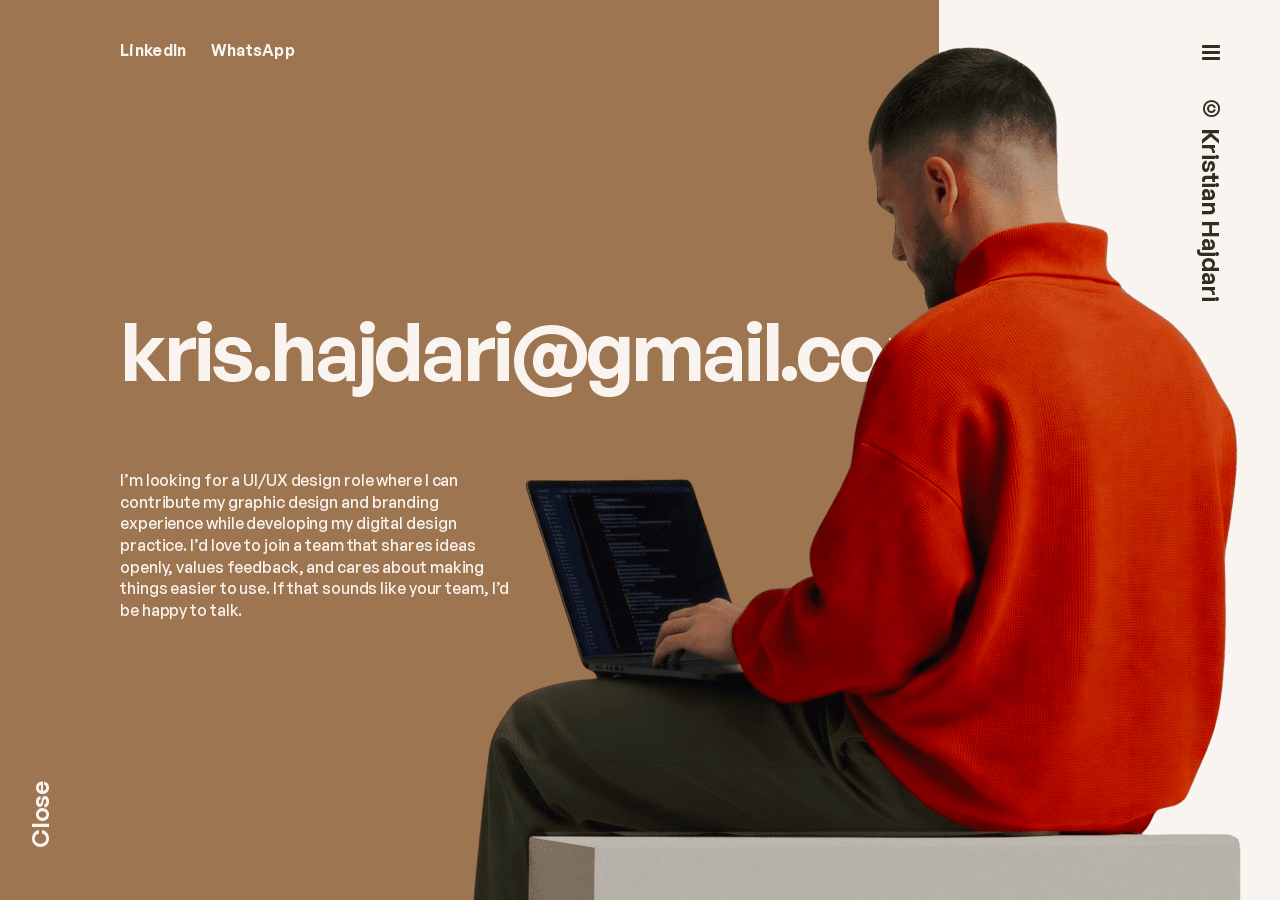
==== docs/contact.html @ c06760ca "Move site to docs" ====
<!DOCTYPE html>
<html lang="en">
<head>
  <meta charset="utf-8">
  <meta name="viewport" content="width=device-width, initial-scale=1">
  <title>Contact – Kristian Hajdari</title>
  <meta name="description" content="Kristian Hajdari is a London-based UI/UX designer studying at UAL London College of Communication, designing websites, brands and research-led digital experiences.">
  <!-- Link preview (LinkedIn, WhatsApp, etc.). If the site address changes, update the two URLs below. -->
  <meta property="og:type" content="website">
  <meta property="og:site_name" content="Kristian Hajdari">
  <meta property="og:title" content="Contact – Kristian Hajdari">
  <meta property="og:description" content="Kristian Hajdari is a London-based UI/UX designer studying at UAL London College of Communication, designing websites, brands and research-led digital experiences.">
  <meta property="og:url" content="https://kristianhajdari.netlify.app/contact.html">
  <meta property="og:image" content="https://kristianhajdari.netlify.app/images/og-image.jpg">
  <meta property="og:image:width" content="1200">
  <meta property="og:image:height" content="630">
  <meta name="twitter:card" content="summary_large_image">
  <link rel="icon" href="images/favicon.svg">
  <link rel="stylesheet" href="css/style.css">
</head>
<body class="contact-page">

  <!-- Phone-only bars -->
  <header class="topbar">
    <a href="index.html">© Kristian Hajdari</a>
    <button class="menu-button" type="button" aria-label="Open menu" data-menu-open><span></span><span></span><span></span></button>
  </header>
  <a class="bottombar" href="index.html">Close</a>

  <div class="frame contact">
    <aside class="rail rail--left">
      <a class="vertical-up" href="index.html">Close</a>
    </aside>

    <main class="contact__body">
      <nav class="contact__social label" aria-label="Social">
        <a href="https://www.linkedin.com/in/kristian-hajdari-100a4332a/" target="_blank" rel="noopener">LinkedIn</a>
        <a href="https://wa.me/447830264102" target="_blank" rel="noopener">WhatsApp</a>
      </nav>

      <h1 class="contact__email"><a href="mailto:kris.hajdari@gmail.com">kris.hajdari@gmail.com</a></h1>

      <p class="contact__note">I’m looking for a UI/UX design role where I can contribute my graphic design and branding experience while developing my digital design practice. I’d love to join a team that shares ideas openly, values feedback, and cares about making things easier to use. If that sounds like your team, I’d be happy to talk.</p>
    </main>

    <img class="contact__photo" src="images/contact-kristian.png" alt="">

    <aside class="rail rail--right">
      <button class="menu-button" type="button" aria-label="Open menu" data-menu-open><span></span><span></span><span></span></button>
      <a class="vertical-down" href="index.html">© Kristian Hajdari</a>
    </aside>
  </div>

  <!-- Slide-out menu -->
  <div class="menu" aria-hidden="true">
    <div class="menu__backdrop" data-menu-close></div>
    <nav class="menu__panel" aria-label="Main">
      <div class="menu__head">
        <a href="index.html">© Kristian Hajdari</a>
      </div>
      <div class="menu__links">
        <a href="index.html">Home</a>
        <a href="projects.html">Projects</a>
        <a href="index.html#about">About me</a>
        <a href="contact.html">Contact</a>
      </div>
      <p class="menu__role">UI/UX Designer</p>
    </nav>
  </div>

  <script src="js/main.js"></script>
</body>
</html>
---- docs/css/style.css ----
/* =====================================================================
   Kristian Hajdari — portfolio
   One stylesheet for every page. Sections:
     1. Fonts            7. Project list (cards)
     2. Design tokens    8. Project detail pages
     3. Base / type      9. Contact page
     4. Page frame      10. Animations
     5. Menu & footer   11. Tablet
     6. Home page       12. Mobile
   ===================================================================== */


/* 1. Fonts ------------------------------------------------------------ */

/* Variable version: any weight from 200 to 700 (used at 580 for rails and small titles) */
@font-face {
  font-family: "General Sans Variable";
  src: url("../fonts/GeneralSans-Variable.woff2") format("woff2");
  font-weight: 200 700;
  font-display: swap;
}
@font-face {
  font-family: "General Sans";
  src: url("../fonts/GeneralSans-Medium.woff2") format("woff2");
  font-weight: 500;
  font-display: swap;
}
@font-face {
  font-family: "General Sans";
  src: url("../fonts/GeneralSans-Semibold.woff2") format("woff2");
  font-weight: 600;
  font-display: swap;
}
@font-face {
  font-family: "General Sans";
  src: url("../fonts/GeneralSans-Bold.woff2") format("woff2");
  font-weight: 700;
  font-display: swap;
}


/* 2. Design tokens ---------------------------------------------------- */

:root {
  --cream: #faf4f0;          /* page background */
  --ink: #2d301e;            /* main text */
  --ink-soft: #63694b;       /* secondary text */
  --brown: #9d7651;          /* accent, footer, contact page */
  --brown-30: rgba(157, 118, 81, 0.3);
  --line: rgba(45, 48, 30, 0.15);
  --icon: #a7a59c;

  --rail-left: 80px;         /* left column with "Reach out" */
  --rail-right: 120px;       /* right column with menu button */
  --gutter: 40px;            /* space between left rail and content */
}


/* 3. Base / typography ------------------------------------------------ */

*,
*::before,
*::after { box-sizing: border-box; }

html { -webkit-text-size-adjust: 100%; scroll-behavior: smooth; }

body {
  margin: 0;
  background: var(--cream);
  color: var(--ink);
  font-family: "General Sans", Arial, sans-serif;
  font-size: 16px;
  font-weight: 500;
  line-height: 1.35;
  letter-spacing: -0.1px;
  -webkit-font-smoothing: antialiased;
}

h1, h2, h3, p { margin: 0; }
img { display: block; max-width: 100%; }
a { color: inherit; text-decoration: none; }

/* Reusable text styles */
.text       { font-size: 16px; font-weight: 500; line-height: 1.35; letter-spacing: -0.1px; }
.text-soft  { color: var(--ink-soft); }
.label      { font-size: 16px; font-weight: 600; line-height: 1.33; letter-spacing: 0.02em; }
.title-sm,
.rail,
.menu__head,
.topbar,
.bottombar  { font-family: "General Sans Variable", "General Sans", Arial, sans-serif; font-weight: 580; }
.title-sm   { font-size: 24px; line-height: 1.1; letter-spacing: -0.01em; }
.title-lg   { font-size: 44px; font-weight: 600; line-height: 1.1; letter-spacing: -0.03em; }
.page-title { font-size: 96px; font-weight: 600; line-height: 0.9; letter-spacing: -0.04em; }

.link-accent { color: var(--brown); transition: opacity 0.2s; }
.link-accent:hover { opacity: 0.7; }

/* Box with a dashed outline, used where a project still needs an image */
.placeholder {
  display: grid;
  place-items: center;
  border: 1px dashed var(--brown);
  color: var(--ink-soft);
  text-align: center;
  padding: 16px;
}

/* Light brown button ("Back to lobby", "View process book") */
.button {
  display: inline-flex;
  align-items: center;
  justify-content: center;
  height: 40px;
  padding: 0 24px;
  background: var(--brown-30);
  color: var(--brown);
  font-weight: 600;
  letter-spacing: 0.02em;
  line-height: 1.33;
  transition: background 0.2s;
}
.button:hover { background: rgba(157, 118, 81, 0.45); }


/* 4. Page frame: left rail | content | right rail --------------------- */

.frame {
  display: grid;
  grid-template-columns: var(--rail-left) minmax(0, 1fr) var(--rail-right);
}

.content { padding-left: var(--gutter); min-width: 0; }

.rail {
  position: sticky;
  top: 0;
  height: 100vh;
  display: flex;
  flex-direction: column;
  align-items: center;
  font-size: 24px;
  line-height: 1.1;
  letter-spacing: -0.01em;
}

.rail--left {
  justify-content: flex-end;
  padding-bottom: 52px;
  border-right: 1px solid var(--line);
}

.rail--right {
  padding: 40px 18px 0 0;
  gap: 28px;
}

/* Text that runs up (left rail) or down (right rail) */
.vertical-up   { writing-mode: vertical-rl; transform: rotate(180deg); }
.vertical-down { writing-mode: vertical-rl; }

.menu-button {
  display: flex;
  flex-direction: column;
  gap: 3px;
  padding: 5px 0;
  background: none;
  border: 0;
  color: var(--ink); /* without this, Safari on iPhone draws the lines in system blue */
  -webkit-appearance: none;
  appearance: none;
  -webkit-tap-highlight-color: transparent;
  cursor: pointer;
}
.menu-button span {
  display: block;
  width: 18px;
  height: 3px;
  border-radius: 1px;
  background: currentColor;
}
.rail .menu-button { color: var(--ink); }

/* Phone-only bars (hidden on larger screens) */
.topbar,
.bottombar { display: none; }


/* 5. Menu & footer ---------------------------------------------------- */

.menu {
  position: fixed;
  inset: 0;
  z-index: 100;
  visibility: hidden;
  opacity: 0;
  transition: opacity 0.3s, visibility 0.3s;
}
.menu.is-open { visibility: visible; opacity: 1; }

.menu__backdrop {
  position: absolute;
  inset: 0;
  background: rgba(45, 48, 30, 0.2);
  backdrop-filter: blur(4px);
  -webkit-backdrop-filter: blur(4px);
}

.menu__panel {
  position: absolute;
  top: 12px;
  right: 30px;
  width: 564px;
  height: 391px;
  padding: 24px 24px 28px;
  display: flex;
  flex-direction: column;
  background: var(--brown);
  color: var(--cream);
}

.menu__head { font-size: 24px; }

.menu__links {
  display: flex;
  flex-direction: column;
  gap: 12px;
  margin-top: 60px;
  font-weight: 600;
}
.menu__links a:hover { opacity: 0.7; }
.menu__role { margin-top: auto; }

.footer {
  position: relative;
  background: var(--brown);
  color: var(--cream);
}
.footer .rail { height: 100vh; position: relative; }
.footer .rail--left { border-color: transparent; }
.footer .rail--right { padding-top: 47px; }

/* Pixel fade in the top-left corner */
.footer__pixels {
  position: absolute;
  top: 0;
  left: 0;
  width: 320px;
  height: 120px;
  pointer-events: none;
}

.footer__body {
  height: 100vh;
  display: flex;
  flex-direction: column;
  justify-content: flex-end;
  gap: 120px;
  padding: 0 0 48px var(--gutter);
}

.footer__email {
  font-size: 80px;
  font-weight: 600;
  line-height: 1;
  letter-spacing: -0.04em;
  transition: opacity 0.2s;
}
.footer__email:hover { opacity: 0.8; }

.footer__links {
  display: grid;
  grid-template-columns: 152px auto;
  grid-template-rows: repeat(3, auto);
  grid-auto-flow: column;
  row-gap: 8px;
}
.footer__links a:hover { opacity: 0.7; }


/* 6. Home page -------------------------------------------------------- */

.hero {
  position: relative;
  height: 100vh;
  min-height: 760px;
  padding-top: 120px;
  container-type: inline-size;
}

.hero__role { position: absolute; top: 39px; left: 0; }

.hero__title {
  position: relative;
  z-index: 1;
  max-width: 420px;
  color: #000;
  font-size: 36px;
  font-weight: 600;
  line-height: 1.03;
  letter-spacing: -0.03em;
}

/* "Kristian" fills the content width (plus --name-overhang) at any screen size */
.hero__name {
  --name-overhang: 40px;
  margin-top: 12px;
  color: var(--brown);
  font-size: calc((100cqw + var(--name-overhang)) * 0.3079);
  font-weight: 600;
  line-height: 1;
  letter-spacing: -0.06em;
  white-space: nowrap;
}

.hero__intro { max-width: 392px; margin-top: 12px; position: relative; z-index: 1; }
.hero__cta   { display: inline-block; margin-top: 14px; position: relative; z-index: 1; }

.hero__image {
  position: absolute;
  top: -40px;
  right: -41px;
  width: 941px;
  max-width: none;
  pointer-events: none;
}

.statement {
  max-width: 840px;
  padding-top: 176px;
}

.services { margin-top: 160px; max-width: 782px; }

.service {
  position: relative;
  display: grid;
  grid-template-columns: 382px 1fr;
  column-gap: 19px;
  padding: 40px 0;
  border-bottom: 1px solid var(--line);
}
.service:first-child { padding-top: 0; }

.service__text p { margin-top: 17px; }

.tags {
  display: flex;
  flex-wrap: wrap;
  align-content: flex-start;
  gap: 4px 8px;
  margin: 0;
  padding: 0;
  list-style: none;
  color: var(--brown);
}
.tags li { padding: 8px 12px; }

.service__icon {
  position: absolute;
  top: 0;
  left: calc(100% + 88px);
  width: 24px;
  height: 24px;
  color: var(--icon);
}
.service:not(:first-child) .service__icon { top: 40px; }

.about {
  display: grid;
  grid-template-columns: 280px 640px;
  column-gap: 40px;
  padding-top: 176px;
}

.about__photo img {
  width: 280px;
  height: 498px;
  object-fit: cover;
  border-radius: 24px;
}
.about__photo figcaption { margin-top: 11px; color: var(--ink-soft); }
.about__photo { margin: 0; }

.about__text > * + * { margin-top: 24px; }
.about__text p { color: var(--ink-soft); }

.work { padding: 176px 0 200px; }

.work__head { display: flex; align-items: baseline; gap: 16px; }
.work__years { margin-top: 4px; color: var(--ink-soft); }


/* 7. Project list (cards) --------------------------------------------- */

.list-page { padding-top: 240px; padding-bottom: 200px; }
.list-page__years { margin-top: 36px; color: var(--ink-soft); }

.cards {
  display: grid;
  grid-template-columns: repeat(2, minmax(0, 1fr));
  gap: 40px 20px;
  align-items: start;
  margin-top: 44px;
}
.cards--loose { margin-top: 80px; row-gap: 144px; }

.card { display: block; }

.card__media { position: relative; overflow: hidden; border-radius: 24px; }
.card__media img,
.card__media .placeholder { width: 100%; }
.card__media .placeholder { border: 0; background: var(--cream); }

/* A card that spans both columns (desktop and tablet); its photo is cropped to a wide frame */
.card--wide { grid-column: 1 / -1; }
.card--wide .card__media img { aspect-ratio: 2 / 1; object-fit: cover; }

.card__body { padding: 25px 12px 0; }
.card__body p { max-width: 360px; color: var(--ink-soft); }


/* 8. Project detail pages --------------------------------------------- */

.detail { padding-top: 240px; padding-bottom: 120px; }

.detail__lead { max-width: 580px; margin-top: 40px; color: var(--ink-soft); }
.detail__hero { height: 520px; margin-top: 60px; }

.meta {
  display: grid;
  grid-template-columns: repeat(3, 382px);
  column-gap: 19px;
  margin-top: 60px;
  padding-bottom: 32px;
  border-bottom: 1px solid var(--ink);
}
.detail__hero + .meta { margin-top: 32px; }
.meta dt { color: var(--ink-soft); font-weight: 600; letter-spacing: 0.02em; }
.meta dd { margin: 0; font-weight: 600; letter-spacing: 0.02em; }

.detail__intro { max-width: 1043px; margin-top: 64px; }

.detail__live { display: inline-block; margin-top: 64px; color: var(--ink-soft); text-decoration: underline; }

/* Long-form text on project pages */
.prose { margin-top: 63px; color: var(--ink-soft); }
.prose h2 {
  margin: 61px 0 22px;
  color: var(--ink);
  font-size: 24px;
  font-weight: 500;
  line-height: 1.35;
}
.prose h2:first-child { margin-top: 0; }
.prose p + p { margin-top: 21px; }
.prose--loose h2 { margin: 83px 0 43px; }
.prose--loose p + p { margin-top: 43px; }
.prose img { width: 100%; margin-top: 21px; }

.detail__pdf { margin-top: 64px; width: 360px; }

.gallery {
  display: grid;
  grid-template-columns: repeat(2, minmax(0, 1fr));
  gap: 20px;
  margin-top: 64px;
}
.gallery__col { display: flex; flex-direction: column; gap: 20px; }
.gallery__wide { grid-column: 1 / -1; margin-top: 44px; }
.gallery img { width: 100%; }

/* Same-size 4:3 tiles; diagrams and sketches fit inside on white instead of being cropped */
.gallery--fit img { aspect-ratio: 4 / 3; object-fit: contain; background: #fff; }

.detail__back { display: flex; width: 379px; margin: 60px auto 0; }


/* 9. Contact page ----------------------------------------------------- */

.contact-page { background: var(--brown); color: var(--cream); }

.contact {
  position: relative;
  min-height: 100vh;
  overflow: hidden;
}

/* Cream strip behind the photo on the right */
.contact::after {
  content: "";
  position: absolute;
  top: 0;
  right: 0;
  bottom: 0;
  width: 341px;
  background: var(--cream);
}

.contact .rail { position: relative; z-index: 2; }
.contact .rail--left { border: 0; }
.contact .rail--right { color: var(--ink); }

.contact__body { position: relative; z-index: 1; padding: 40px 0 80px var(--gutter); }

.contact__social { display: flex; gap: 24px; }
.contact__social a:hover { opacity: 0.7; }

.contact__email {
  margin-top: 249px;
  white-space: nowrap;
  font-size: 80px;
  font-weight: 600;
  line-height: 1;
  letter-spacing: -0.04em;
}

.contact__note { max-width: 394px; margin-top: 80px; }

.contact__photo {
  position: absolute;
  z-index: 1;
  top: 9px;
  left: 236px;
  width: 1189px;
  height: calc(100% - 9px);
  object-fit: cover;
  object-position: left top;
  pointer-events: none;
}


/* 10. Animations ------------------------------------------------------
   CSS here, triggers in js/main.js. Everything is switched off for
   visitors who ask for reduced motion (see the end of this section). */

:root { --ease-out: cubic-bezier(0.22, 1, 0.36, 1); }

/* Page transitions: each page fades in on load and fades out before
   the next one opens (JS adds .is-leaving when an internal link is clicked).
   The html background stays cream so the fade never flashes white. */
@keyframes page-in { from { opacity: 0; } }

html { background: var(--cream); }
body { animation: page-in 0.5s ease-out backwards; }
html.is-leaving body { opacity: 0; transition: opacity 0.35s ease-in; }

/* Hero: text rises in on load, the photo follows slightly later.
   Uses `translate` so the scroll parallax can use `transform` freely. */
@keyframes rise-in       { from { opacity: 0; translate: 0 28px; } }
@keyframes rise-in-small { from { opacity: 0; translate: 0 18px; } }

.hero__title,
.hero__name,
.hero__intro,
.hero__cta   { animation: rise-in 0.85s var(--ease-out) both; }
.hero__image { animation: rise-in-small 0.9s 0.18s var(--ease-out) both; will-change: transform; }

/* Clip the parallax photo to the hero vertically, let "Kristian" overhang sideways */
.hero { overflow-x: visible; overflow-y: clip; }

/* Letter-by-letter reveal. JS wraps words in .word and letters in .char,
   giving each letter its position as --i. */
.split .word { display: inline-block; white-space: nowrap; }
.split .char {
  opacity: 0;
  transition: opacity 0.35s linear;
  transition-delay: calc(var(--i) * 12ms);
}
.split.is-revealed .char { opacity: 1; }

/* Project cards: when a card scrolls into view the image fades in;
   its title and description then reveal letter by letter, like the
   home page text, starting a moment after the image */
.card__media { transition: opacity 0.9s ease-out; }
.js-motion .card:not(.is-revealed) .card__media { opacity: 0; }
.card__body .char { transition-delay: calc(0.25s + var(--i) * 12ms); }

/* Navigation slides up 50px while scrolling down, back on scroll up */
.topbar,
.frame > .rail--right { transition: translate 0.3s var(--ease-out); }
.nav-hidden .topbar,
.nav-hidden .frame > .rail--right { translate: 0 -50px; }

/* Menu button turns into an X; it sits above the open menu as its close button */
.menu-button span { transition: transform 0.3s var(--ease-out), opacity 0.2s; }
.menu-open .menu-button span:nth-child(1) { transform: translateY(6px) rotate(45deg); }
.menu-open .menu-button span:nth-child(2) { opacity: 0; }
.menu-open .menu-button span:nth-child(3) { transform: translateY(-6px) rotate(-45deg); }

.menu-open .frame > .rail--right,
.menu-open .topbar { z-index: 101; }
.menu-open .menu-button { color: var(--cream); }
.menu-open .rail--right .vertical-down,
.menu-open .topbar > a { opacity: 0; }
.menu-open .topbar { background: transparent; }
.topbar,
.topbar > a,
.rail--right .vertical-down { transition: opacity 0.2s, background-color 0.2s, translate 0.3s var(--ease-out); }

/* The panel slides down as it fades in */
.menu__panel {
  translate: 0 -24px;
  transition: translate 0.4s var(--ease-out);
}
.menu.is-open .menu__panel { translate: 0 0; }

/* Service rows: hovering fills each tag's background from the left */
.tags li { position: relative; }
.tags li::before {
  content: "";
  position: absolute;
  inset: 0;
  z-index: -1;
  background: var(--brown-30);
  transform: scaleX(0);
  transform-origin: left;
  transition: transform 0.2s ease-out;
}
.tags { isolation: isolate; }
.service:hover .tags li::before { transform: scaleX(1); }

@media (prefers-reduced-motion: reduce) {
  *,
  *::before,
  *::after {
    animation: none !important;
    transition: none !important;
  }
  .split .char { opacity: 1; }
  .hero__image { transform: none !important; }
}


/* 11. Tablet (601px – 1199px, designed at 768px) ---------------------- */

@media (max-width: 1199px) {
  :root { --rail-right: 80px; }

  .rail--right { padding-right: 0; }

  /* Photo moves below the text so it never covers it */
  .hero { height: auto; min-height: 0; }
  .hero__title { max-width: 420px; }
  .hero__name { --name-overhang: 0px; }
  .hero__intro { max-width: 392px; }
  .hero__image { position: static; width: min(585px, 100%); margin: 24px 0 0 auto; }

  .title-lg { font-size: 28px; line-height: 1.1; }
  .statement { padding-top: 120px; }
  .services { margin-top: 100px; }
  .service { display: block; }
  .service__text p { max-width: 480px; }
  .tags { margin: 20px 0 0 -12px; }
  .service__icon { display: none; }

  .about { grid-template-columns: 1fr; row-gap: 40px; }
  .page-title { font-size: 64px; }
  .meta { grid-template-columns: repeat(3, 1fr); }
  .footer__email,
  .contact__email { font-size: clamp(28px, 5.2vw, 56px); }
  /* Contact: no cream strip; the photo sits under the text */
  .contact::after { display: none; }
  .contact .rail--left  { grid-column: 1; grid-row: 1 / 3; }
  .contact .rail--right { grid-column: 3; grid-row: 1 / 3; color: var(--cream); }
  .contact .rail .menu-button { color: var(--cream); }
  .contact__body { grid-column: 2; grid-row: 1; }
  .contact__email { margin-top: 160px; }
  .contact__photo {
    position: static;
    grid-column: 2;
    grid-row: 2;
    width: calc(100% - var(--gutter));
    height: auto;
    margin-left: var(--gutter);
  }

  .menu__panel { width: min(564px, calc(100vw - 60px)); }
}


/* 12. Mobile (up to 600px, designed at 375px) ------------------------- */

@media (max-width: 600px) {
  :root { --gutter: 16px; }

  body { padding-bottom: 42px; } /* keeps the end of the page clear of the bottom bar */

  .frame { display: block; }
  .rail { display: none; }
  .content { padding: 0 16px; }

  .topbar,
  .bottombar {
    position: fixed;
    left: 0;
    right: 0;
    z-index: 50;
    display: flex;
    align-items: center;
    background: var(--cream);
    color: var(--ink);
  }
  .topbar { top: 0; height: 44px; padding: 0 16px; justify-content: space-between; }
  .bottombar { bottom: 0; height: 42px; justify-content: center; }
  .topbar .menu-button span { width: 18px; }

  .hero { padding-top: 96px; padding-bottom: 0; }
  .hero__role { display: none; }
  .hero__title { max-width: none; }
  .hero__name { margin-top: 16px; }
  .hero__intro { max-width: none; margin-top: 16px; }
  .hero__image { width: 100%; margin: 0; }

  .title-lg { line-height: 1.2; }
  .statement { padding-top: 64px; }
  .services { margin-top: 160px; }
  .service { display: block; padding: 100px 0 35px; }
  .service:first-child { padding-top: 0; }
  .service__text p { margin-top: 17px; }
  .tags { margin: 24px 0 0; gap: 8px; }
  .tags li { background: var(--brown-30); }

  .about { padding-top: 120px; }
  .about__photo figcaption { margin-top: 12px; }
  .work { padding: 120px 0 160px; }
  .work__head { justify-content: space-between; }

  .cards,
  .gallery { grid-template-columns: 1fr; }
  .cards { gap: 48px; }
  .card--wide .card__media img { aspect-ratio: auto; }
  .card__body { padding: 12px 0 0; }

  .list-page,
  .detail { padding-top: 120px; }
  .page-title { font-size: 48px; }
  .detail__hero { height: 240px; }
  .meta { grid-template-columns: 1fr; row-gap: 16px; }
  .detail__pdf,
  .detail__back { width: 100%; }

  .footer .rail { display: none; }
  .footer__pixels { display: none; }
  .footer__body { height: 360px; gap: 40px; padding: 0 16px 60px; }
  .footer__email,
  .contact__email { font-size: 28px; line-height: 1.2; }

  .contact::after { display: none; }
  .contact__body { padding: 60px 16px 80px; }
  .contact__email { margin-top: 120px; }
  .contact__photo { width: 100%; margin: 0; }

  .menu__panel { top: 8px; right: 8px; width: calc(100vw - 16px); height: auto; min-height: 360px; }
}
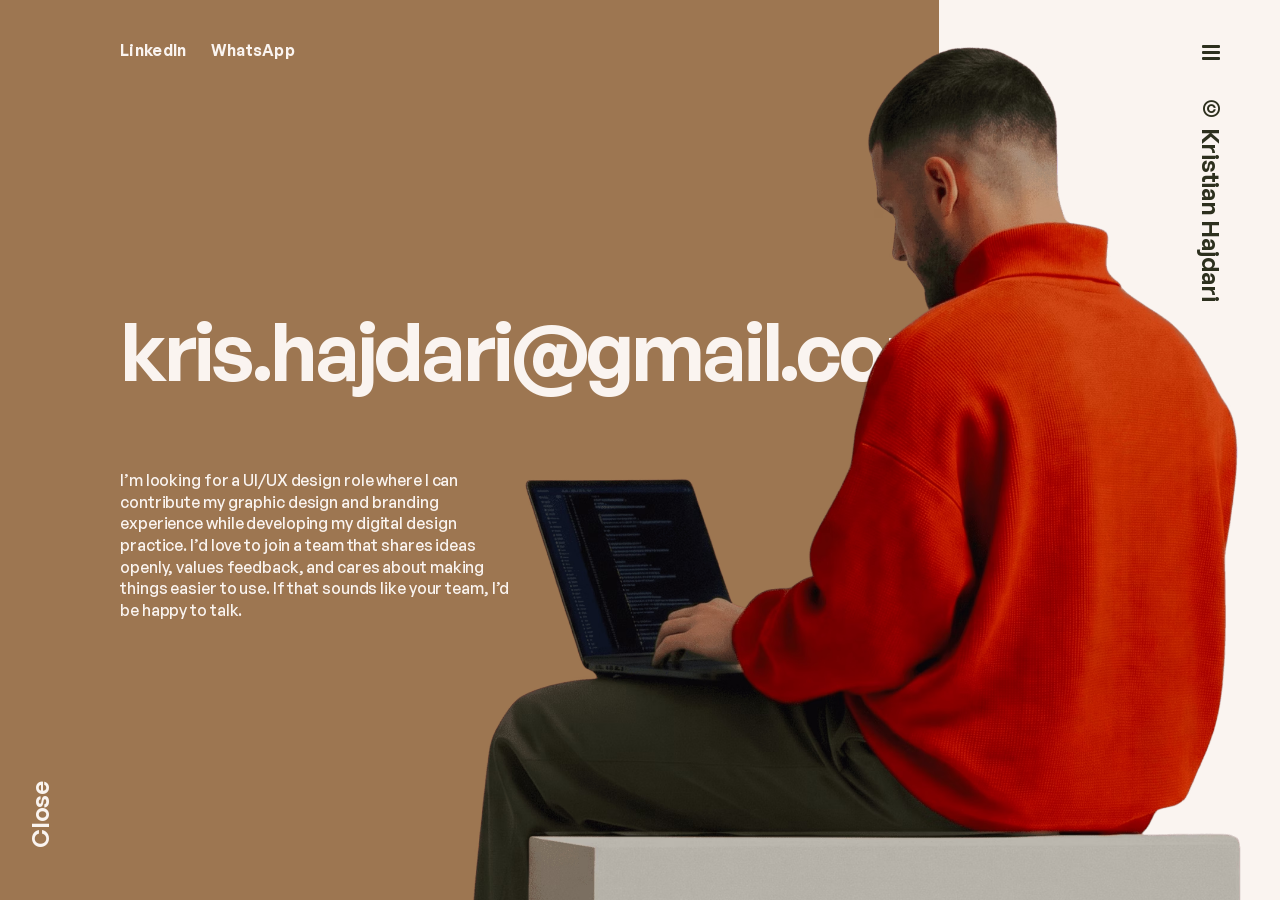
==== commit b4032c38: "Make the site load faster - Serve the hero and contact photos as AVIF (208KB and 159KB instead of   " ====
--- a/docs/contact.html
+++ b/docs/contact.html
@@ -43,7 +43,7 @@
       <p class="contact__note">I’m looking for a UI/UX design role where I can contribute my graphic design and branding experience while developing my digital design practice. I’d love to join a team that shares ideas openly, values feedback, and cares about making things easier to use. If that sounds like your team, I’d be happy to talk.</p>
     </main>
 
-    <img class="contact__photo" src="images/contact-kristian.png" alt="">
+    <picture><source srcset="images/contact-kristian.avif" type="image/avif"><img class="contact__photo" src="images/contact-kristian.png" alt="" width="2368" height="1792" fetchpriority="high"></picture>
 
     <aside class="rail rail--right">
       <button class="menu-button" type="button" aria-label="Open menu" data-menu-open><span></span><span></span><span></span></button>
--- a/docs/css/style.css
+++ b/docs/css/style.css
@@ -77,7 +77,8 @@
 }
 
 h1, h2, h3, p { margin: 0; }
-img { display: block; max-width: 100%; }
+img { display: block; max-width: 100%; height: auto; }
+picture { display: contents; } /* wrapper for the AVIF photos; adds no box of its own */
 a { color: inherit; text-decoration: none; }
 
 /* Reusable text styles */
@@ -497,11 +498,13 @@
   background: var(--cream);
 }
 
+/* Explicit grid places: otherwise the photo takes the third column's slot
+   and pushes the right rail onto a second row */
 .contact .rail { position: relative; z-index: 2; }
-.contact .rail--left { border: 0; }
-.contact .rail--right { color: var(--ink); }
-
-.contact__body { position: relative; z-index: 1; padding: 40px 0 80px var(--gutter); }
+.contact .rail--left { grid-column: 1; grid-row: 1; border: 0; }
+.contact .rail--right { grid-column: 3; grid-row: 1; color: var(--ink); }
+
+.contact__body { grid-column: 2; grid-row: 1; position: relative; z-index: 1; padding: 40px 0 80px var(--gutter); }
 
 .contact__social { display: flex; gap: 24px; }
 .contact__social a:hover { opacity: 0.7; }
@@ -542,8 +545,8 @@
 @keyframes page-in { from { opacity: 0; } }
 
 html { background: var(--cream); }
-body { animation: page-in 0.5s ease-out backwards; }
-html.is-leaving body { opacity: 0; transition: opacity 0.35s ease-in; }
+body { animation: page-in 0.35s ease-out backwards; }
+html.is-leaving body { opacity: 0; transition: opacity 0.2s ease-in; }
 
 /* Hero: text rises in on load, the photo follows slightly later.
    Uses `translate` so the scroll parallax can use `transform` freely. */
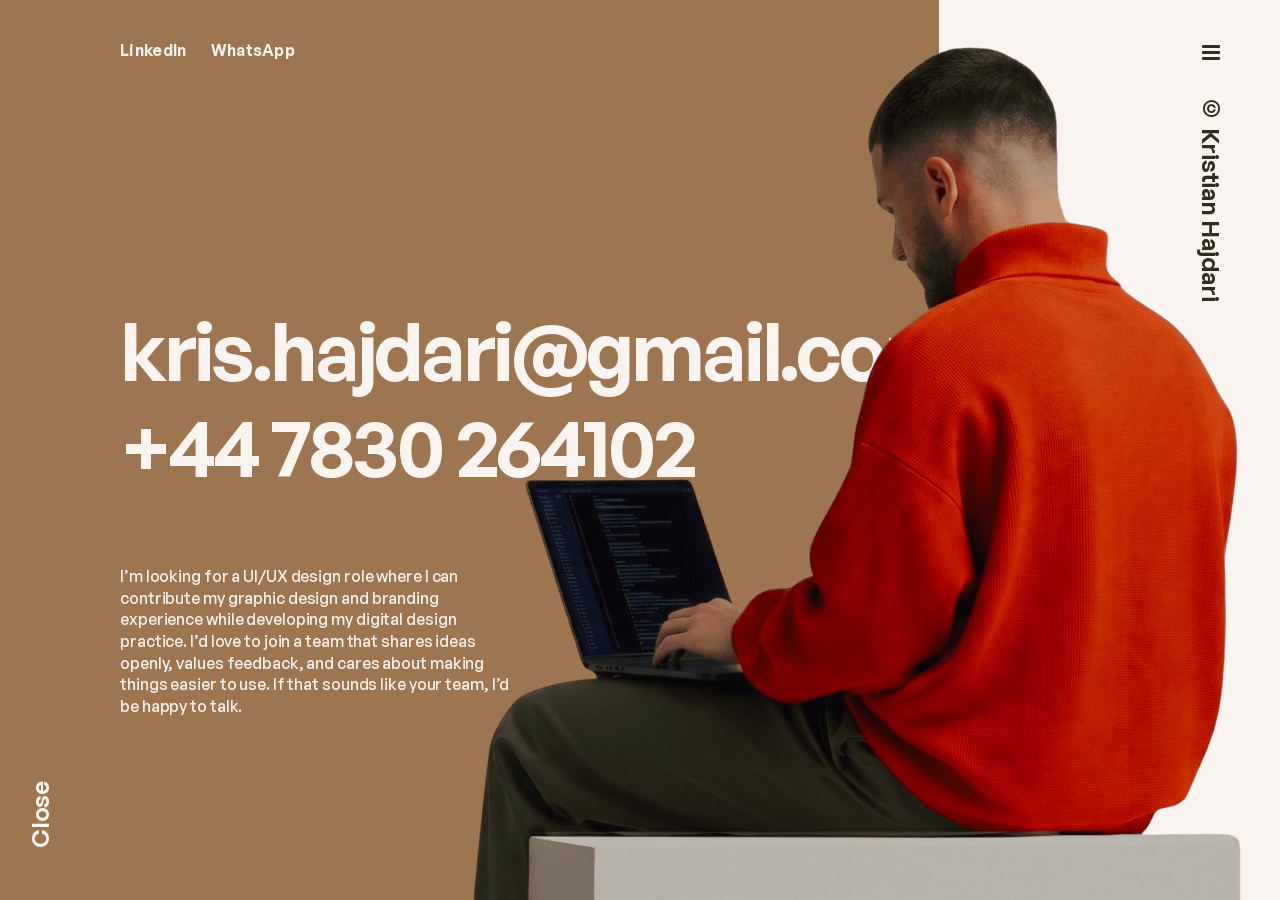
==== commit d66b007f: "Rework About me without portrait, add phone number to contact Co-Authored-By: Claude Opus 5.5 <norep" ====
--- a/docs/contact.html
+++ b/docs/contact.html
@@ -39,6 +39,7 @@
       </nav>
 
       <h1 class="contact__email"><a href="mailto:kris.hajdari@gmail.com">kris.hajdari@gmail.com</a></h1>
+      <p class="contact__email contact__phone"><a href="tel:+447830264102">+44 7830 264102</a></p>
 
       <p class="contact__note">I’m looking for a UI/UX design role where I can contribute my graphic design and branding experience while developing my digital design practice. I’d love to join a team that shares ideas openly, values feedback, and cares about making things easier to use. If that sounds like your team, I’d be happy to talk.</p>
     </main>
--- a/docs/css/style.css
+++ b/docs/css/style.css
@@ -369,19 +369,16 @@
 
 .about {
   display: grid;
-  grid-template-columns: 280px 640px;
-  column-gap: 40px;
+  grid-template-columns: minmax(0, 1.15fr) minmax(0, 1fr);
+  column-gap: 80px;
+  row-gap: 48px;
+  align-items: start;
   padding-top: 176px;
 }
-
-.about__photo img {
-  width: 280px;
-  height: 498px;
-  object-fit: cover;
-  border-radius: 24px;
-}
-.about__photo figcaption { margin-top: 11px; color: var(--ink-soft); }
-.about__photo { margin: 0; }
+.about__title { grid-column: 1 / -1; }
+.about__lead { margin: 0; font-size: 28px; line-height: 1.35; font-weight: 500; letter-spacing: -0.01em; color: var(--ink); }
+.about__text { padding-top: 6px; }
+
 
 .about__text > * + * { margin-top: 24px; }
 .about__text p { color: var(--ink-soft); }
@@ -517,6 +514,8 @@
   line-height: 1;
   letter-spacing: -0.04em;
 }
+
+.contact__email.contact__phone { margin-top: 16px; }
 
 .contact__note { max-width: 394px; margin-top: 80px; }
 
@@ -657,7 +656,8 @@
   .tags { margin: 20px 0 0 -12px; }
   .service__icon { display: none; }
 
-  .about { grid-template-columns: 1fr; row-gap: 40px; }
+  .about { grid-template-columns: 1fr; row-gap: 32px; }
+  .about__lead { font-size: 24px; }
   .page-title { font-size: 64px; }
   .meta { grid-template-columns: repeat(3, 1fr); }
   .footer__email,
@@ -725,7 +725,7 @@
   .tags li { background: var(--brown-30); }
 
   .about { padding-top: 120px; }
-  .about__photo figcaption { margin-top: 12px; }
+  .about__lead { font-size: 21px; }
   .work { padding: 120px 0 160px; }
   .work__head { justify-content: space-between; }
 
